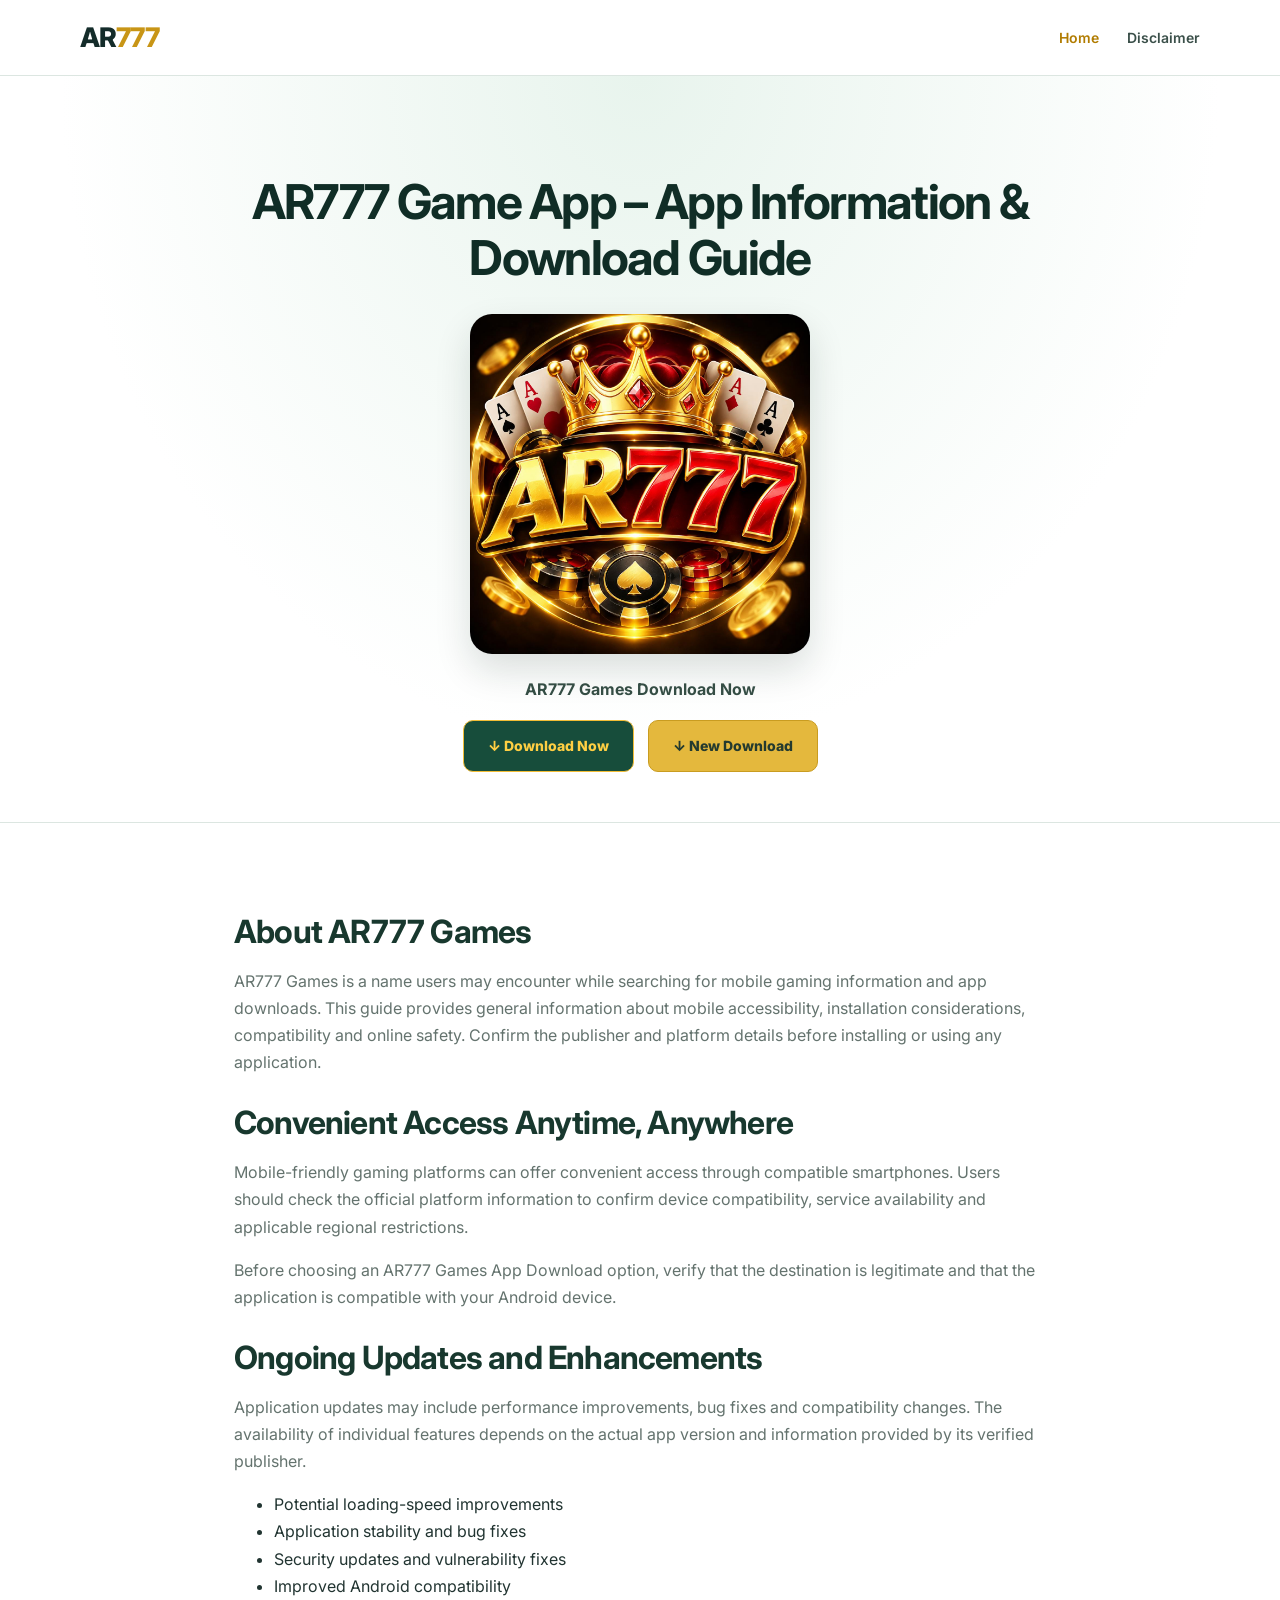
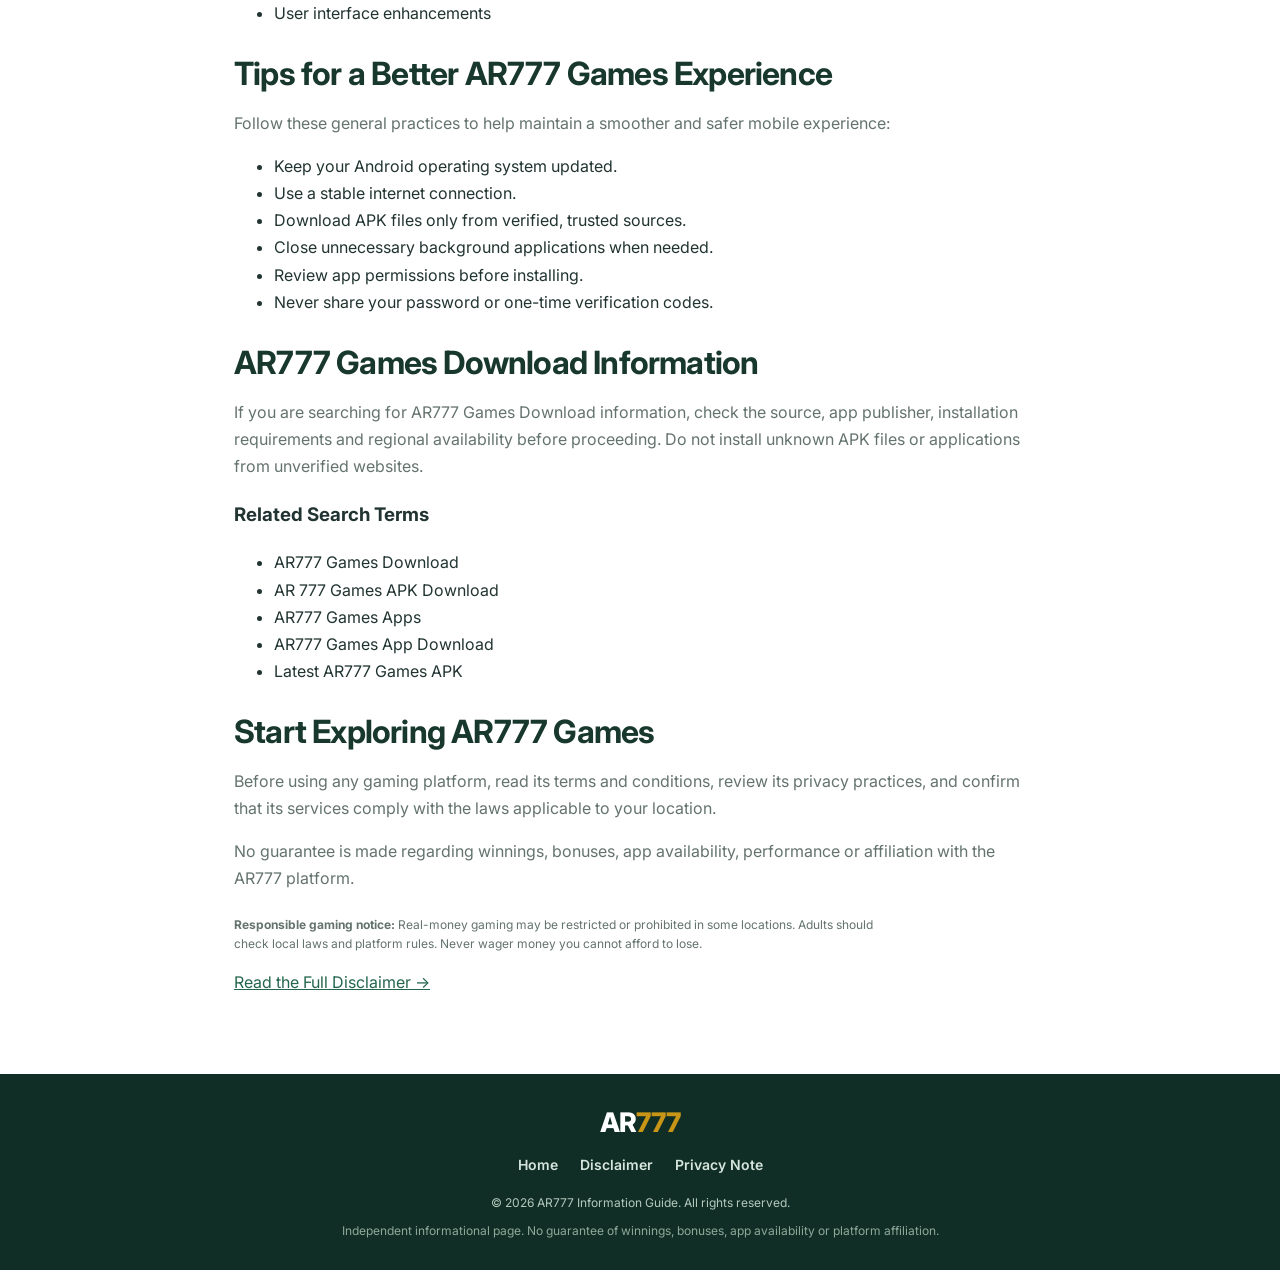
==== index.html @ 473bc98d "Add files via upload" ====
<!DOCTYPE html>
<html lang="en">
<head>
  <meta charset="UTF-8">
  <meta name="viewport" content="width=device-width, initial-scale=1">

  <title>AR777 Games – App Information & Download Guide</title>

  <meta name="description"
    content="Explore AR777 Games app information, Android installation guidance, compatibility tips, account safety and responsible gaming information. Adults only.">

  <meta name="robots" content="index, follow">
  <meta name="theme-color" content="#174d3b">

  <!-- Replace with your actual website domain -->
  <link rel="canonical" href="https://YOUR-DOMAIN.com/">

  <link rel="stylesheet" href="style.css">

  <script type="application/ld+json">
  {
    "@context": "https://schema.org",
    "@type": "WebSite",
    "name": "AR777",
    "url": "https://YOUR-DOMAIN.com/",
    "description": "AR777 app information and installation guide."
  }
  </script>
</head>

<body>

  <!-- Header -->
  <header class="site-header">
    <a class="brand" href="index.html" aria-label="AR777 Home">
      AR<span>777</span>
    </a>

    <button class="menu-toggle"
      aria-label="Open navigation"
      aria-expanded="false"
      aria-controls="site-nav"
      type="button">
      <span></span>
      <span></span>
      <span></span>
    </button>

    <nav id="site-nav" class="site-nav">
      <a class="active" href="index.html">Home</a>
      <a href="disclaimer.html">Disclaimer</a>
    </nav>
  </header>

  <main>

    <!-- Hero Section -->
    <section class="hero">

      <h1>AR777 Game App – App Information & Download Guide</h1>

      <img
        class="hero-logo-image"
        src="ar777-logo.jpeg"
        alt="AR777 gaming logo"
        width="340"
        height="340"
      >

      <p class="section-kicker">
        AR777 Games Download Now
      </p>


      <!-- Download Buttons -->
      <div class="hero-actions">

        <a class="button button-primary"
           href="https://apps.apple.com/app/id535886823?pt=9008&ct=iosChromeShare&mt=8"
           target="_blank"
           rel="noopener noreferrer">
          ↓ Download Now
        </a>

        <a class="button button-secondary"
           href="https://apps.apple.com/app/id535886823?pt=9008&ct=iosChromeShare&mt=8"
           target="_blank"
           rel="noopener noreferrer">
          ↓ New Download
        </a>

      </div>

    </section>

    <!-- Main Content -->
    <section class="content-section intro" id="app-details">

      <h2>About AR777 Games</h2>

      <p>
        AR777 Games is a name users may encounter while searching
        for mobile gaming information and app downloads. This guide
        provides general information about mobile accessibility,
        installation considerations, compatibility and online safety.
        Confirm the publisher and platform details before installing
        or using any application.
      </p>

      <h2>Convenient Access Anytime, Anywhere</h2>

      <p>
        Mobile-friendly gaming platforms can offer convenient access
        through compatible smartphones. Users should check the
        official platform information to confirm device compatibility,
        service availability and applicable regional restrictions.
      </p>

      <p>
        Before choosing an AR777 Games App Download option, verify
        that the destination is legitimate and that the application
        is compatible with your Android device.
      </p>

      <h2>Ongoing Updates and Enhancements</h2>

      <p>
        Application updates may include performance improvements,
        bug fixes and compatibility changes. The availability of
        individual features depends on the actual app version and
        information provided by its verified publisher.
      </p>

      <ul>
        <li>Potential loading-speed improvements</li>
        <li>Application stability and bug fixes</li>
        <li>Security updates and vulnerability fixes</li>
        <li>Improved Android compatibility</li>
        <li>User interface enhancements</li>
      </ul>

      <h2>Tips for a Better AR777 Games Experience</h2>

      <p>
        Follow these general practices to help maintain a smoother
        and safer mobile experience:
      </p>

      <ul>
        <li>Keep your Android operating system updated.</li>
        <li>Use a stable internet connection.</li>
        <li>Download APK files only from verified, trusted sources.</li>
        <li>Close unnecessary background applications when needed.</li>
        <li>Review app permissions before installing.</li>
        <li>Never share your password or one-time verification codes.</li>
      </ul>

      <h2>AR777 Games Download Information</h2>

      <p>
        If you are searching for AR777 Games Download information,
        check the source, app publisher, installation requirements
        and regional availability before proceeding. Do not install
        unknown APK files or applications from unverified websites.
      </p>

      <h3>Related Search Terms</h3>

      <ul>
        <li>AR777 Games Download</li>
        <li>AR 777 Games APK Download</li>
        <li>AR777 Games Apps</li>
        <li>AR777 Games App Download</li>
        <li>Latest AR777 Games APK</li>
      </ul>

      <h2>Start Exploring AR777 Games</h2>

      <p>
        Before using any gaming platform, read its terms and conditions,
        review its privacy practices, and confirm that its services
        comply with the laws applicable to your location.
      </p>

      <p>
        No guarantee is made regarding winnings, bonuses, app availability,
        performance or affiliation with the AR777 platform.
      </p>

      <p class="small-note">
        <strong>Responsible gaming notice:</strong>
        Real-money gaming may be restricted or prohibited in some
        locations. Adults should check local laws and platform rules.
        Never wager money you cannot afford to lose.
      </p>

      <p>
        <a href="disclaimer.html">
          Read the Full Disclaimer →
        </a>
      </p>

    </section>

  </main>

  <!-- Footer -->
  <footer class="site-footer">

    <a class="brand footer-brand" href="index.html">
      AR<span>777</span>
    </a>

    <div class="footer-links">
      <a href="index.html">Home</a>
      <a href="disclaimer.html">Disclaimer</a>
      <a href="disclaimer.html#privacy">Privacy Note</a>
    </div>

    <p>
      © <span id="year"></span> AR777 Information Guide.
      All rights reserved.
    </p>

    <p class="footer-small">
      Independent informational page. No guarantee of winnings,
      bonuses, app availability or platform affiliation.
    </p>

  </footer>

  <script src="script.js"></script>

</body>
</html>
---- style.css ----
@import url('https://fonts.googleapis.com/css2?family=Inter:wght@400;500;600;700;800&display=swap');

:root {
  --navy: #142c2a;
  --green: #174d3b;
  --green2: #23664d;
  --gold: #f2bd36;
  --ink: #213431;
  --muted: #61716c;
  --line: #dce6e1;
  --paper: #f7faf8;
  --white: #ffffff;
  --red: #b93838;
}

* {
  box-sizing: border-box;
}

html {
  scroll-behavior: smooth;
  scroll-padding-top: 90px;
}

body {
  margin: 0;
  font-family: Inter, Arial, sans-serif;
  color: var(--ink);
  background: #ffffff;
  line-height: 1.7;
}

a {
  color: var(--green2);
}

.site-header {
  min-height: 76px;
  padding: 0 max(24px, calc((100% - 1120px) / 2));
  display: flex;
  align-items: center;
  justify-content: space-between;
  gap: 24px;
  border-bottom: 1px solid var(--line);
  background: #ffffff;
  position: sticky;
  top: 0;
  z-index: 20;
}

.brand {
  font-size: 27px;
  font-weight: 800;
  letter-spacing: -1.2px;
  text-decoration: none;
  color: var(--navy);
  line-height: 1;
}

.brand span {
  color: #c89516;
}

.site-nav {
  display: flex;
  align-items: center;
  gap: 28px;
}

.site-nav a,
.footer-links a {
  text-decoration: none;
  color: #3b504a;
  font-size: 14px;
  font-weight: 600;
}

.site-nav a:hover,
.site-nav a.active {
  color: #b17c00;
}

.menu-toggle {
  display: none;
  background: none;
  border: 0;
  padding: 8px;
  cursor: pointer;
}

.menu-toggle span {
  display: block;
  width: 23px;
  height: 2px;
  background: var(--green);
  margin: 5px;
}

/* Home hero */
.hero {
  padding: 58px 24px 50px;
  text-align: center;
  background: radial-gradient(
    ellipse at 50% 0%,
    #e8f4ed 0,
    #ffffff 64%
  );
  border-bottom: 1px solid var(--line);
}

.hero > * {
  max-width: 780px;
  margin-left: auto;
  margin-right: auto;
}

.eyebrow {
  font-size: 12px;
  letter-spacing: 2px;
  text-transform: uppercase;
  color: #a47708;
  font-weight: 800;
}

h1 {
  font-size: clamp(30px, 4.5vw, 48px);
  line-height: 1.17;
  letter-spacing: -1.7px;
  color: #102d26;
  margin-bottom: 18px;
}

.hero-copy {
  font-size: 17px;
  color: #5a6c65;
  max-width: 670px;
  margin-bottom: 26px;
}

/* Your AR777 logo image */
.hero-logo-image {
  display: block;
  width: min(340px, 82vw);
  aspect-ratio: 1 / 1;
  object-fit: cover;
  border-radius: 22px;
  margin: 28px auto 22px;
  box-shadow: 0 16px 36px #0b241b24;
}

.section-kicker {
  font-weight: 700;
  color: #344d44;
  margin-bottom: 17px;
}

.hero-actions {
  display: flex;
  justify-content: center;
  gap: 14px;
  flex-wrap: wrap;
}

.button {
  min-height: 52px;
  padding: 13px 24px;
  display: inline-flex;
  align-items: center;
  justify-content: center;
  border-radius: 10px;
  text-decoration: none;
  font-size: 14px;
  font-weight: 800;
  transition: transform 0.15s, box-shadow 0.15s;
}

.button:hover {
  transform: translateY(-2px);
  box-shadow: 0 8px 18px #112b211a;
}

.button-primary {
  background: var(--green);
  border: 1px solid var(--gold);
  color: #ffcf43;
}

.button-secondary {
  background: #e4b83d;
  border: 1px solid #c99c20;
  color: #243a2f;
}

.small-note {
  font-size: 12px;
  line-height: 1.6;
  color: #73817c;
  margin-top: 22px;
  max-width: 650px;
}

/* General content */
.content-section {
  max-width: 1040px;
  margin: 0 auto;
  padding: 62px 24px;
}

.intro {
  max-width: 860px;
}

h2 {
  font-size: clamp(24px, 3vw, 32px);
  line-height: 1.25;
  letter-spacing: -0.8px;
  color: #18382e;
  margin-bottom: 13px;
}

.content-section p {
  color: #64736e;
}

.section-heading {
  margin-bottom: 25px;
}

.section-heading > p {
  max-width: 700px;
  margin-bottom: 0;
}

/* Feature cards */
.feature-grid {
  display: grid;
  grid-template-columns: repeat(3, 1fr);
  gap: 18px;
}

.feature-card {
  border: 1px solid var(--line);
  border-radius: 16px;
  padding: 24px;
  background: #ffffff;
  box-shadow: 0 8px 28px #18382e08;
}

.feature-icon {
  width: 43px;
  height: 43px;
  border-radius: 12px;
  background: #e7f3eb;
  color: #1b6a45;
  display: grid;
  place-items: center;
  font-size: 20px;
  font-weight: 800;
  margin-bottom: 17px;
}

.feature-card h3,
.steps h3 {
  font-size: 17px;
  margin-bottom: 7px;
  color: #1a3b30;
}

.feature-card p,
.steps p {
  font-size: 14px;
  line-height: 1.7;
  margin-bottom: 0;
}

/* App details table */
.details-table-wrap {
  overflow-x: auto;
  border: 1px solid var(--line);
  border-radius: 12px;
}

.details-table {
  width: 100%;
  border-collapse: collapse;
  min-width: 440px;
}

.details-table th,
.details-table td {
  padding: 15px 20px;
  border-bottom: 1px solid var(--line);
  text-align: left;
}

.details-table th {
  background: #174d3b;
  color: #ffffff;
  font-size: 14px;
}

.details-table tr:last-child td {
  border-bottom: 0;
}

.details-table td:first-child {
  width: 42%;
  color: #465b53;
}

.details-table td:last-child {
  font-weight: 600;
  color: #213b31;
}

/* Installation steps */
.steps-section {
  padding-top: 35px;
}

.steps {
  list-style: none;
  padding: 0;
  margin: 0;
  display: grid;
  gap: 15px;
}

.steps li {
  display: flex;
  gap: 20px;
  padding: 20px;
  border: 1px solid var(--line);
  border-radius: 13px;
}

.steps li > span {
  font-weight: 800;
  color: #b98709;
  font-size: 20px;
}

.steps h3 {
  margin-top: 2px;
}

/* Responsible gaming notice */
.notice {
  max-width: 992px;
  margin: 0 auto 65px;
  padding: 26px 28px;
  display: flex;
  gap: 18px;
  background: #fff9e9;
  border: 1px solid #efd78b;
  border-radius: 16px;
}

.notice-symbol {
  flex: 0 0 42px;
  width: 42px;
  height: 42px;
  border-radius: 50%;
  display: grid;
  place-items: center;
  background: #f2c64e;
  color: #382d0d;
  font-size: 24px;
  font-weight: 800;
}

.notice h2 {
  font-size: 23px;
  color: #6d4b00;
}

.notice p {
  color: #695b3c;
  margin-bottom: 8px;
}

.notice a {
  font-size: 14px;
  font-weight: 800;
  color: #765400;
}

/* Footer */
.site-footer {
  padding: 35px 24px 28px;
  text-align: center;
  background: #102e25;
  color: #d6e5dd;
}

.footer-brand {
  color: #ffffff;
  display: inline-block;
  margin-bottom: 17px;
}

.footer-links {
  display: flex;
  justify-content: center;
  gap: 22px;
  flex-wrap: wrap;
  margin-bottom: 16px;
}

.footer-links a {
  color: #d6e5dd;
}

.site-footer p {
  font-size: 12px;
  margin: 6px 0;
  color: #b5c9bf;
}

.site-footer .footer-small {
  color: #8ea99a;
  max-width: 680px;
  margin: 8px auto 0;
}

/* Disclaimer page */
.legal-main {
  max-width: 850px;
  margin: 0 auto;
  padding: 58px 24px 70px;
}

.legal-main h1 {
  margin-top: 8px;
}

.legal-lead {
  font-size: 17px;
  color: var(--muted);
  margin-bottom: 28px;
}

.legal-card {
  padding: 22px 24px;
  margin: 15px 0;
  border: 1px solid var(--line);
  border-radius: 13px;
  background: #ffffff;
}

.legal-card h2 {
  font-size: 20px;
  margin-bottom: 8px;
}

.legal-card p {
  margin-bottom: 0;
  color: #5c6c65;
}

.warning-card {
  border-color: #f0c5b9;
  background: #fff7f5;
}

.warning-card h2 {
  color: var(--red);
}

.back-button {
  margin-top: 16px;
}

/* Mobile layout */
@media (max-width: 700px) {
  .site-header {
    min-height: 70px;
    padding: 0 18px;
  }

  .menu-toggle {
    display: block;
  }

  .site-nav {
    display: none;
    position: absolute;
    top: 69px;
    left: 0;
    right: 0;
    padding: 15px 22px 22px;
    background: #ffffff;
    border-bottom: 1px solid var(--line);
    box-shadow: 0 10px 20px #102e2510;
    align-items: stretch;
    gap: 0;
    flex-direction: column;
  }

  .site-nav.open {
    display: flex;
  }

  .site-nav a {
    padding: 12px 0;
    border-bottom: 1px solid #edf1ee;
  }

  .site-nav a:last-child {
    border-bottom: 0;
  }

  .hero {
    padding: 43px 18px 39px;
  }

  .hero-logo-image {
    width: min(300px, 82vw);
  }

  .hero-actions {
    flex-direction: column;
  }

  .button {
    width: 100%;
  }

  .content-section {
    padding: 44px 18px;
  }

  .feature-grid {
    grid-template-columns: 1fr;
  }

  .feature-card {
    padding: 21px;
  }

  .details-table th,
  .details-table td {
    padding: 13px 12px;
    font-size: 13px;
  }

  .notice {
    margin: 0 18px 45px;
    padding: 21px 18px;
    gap: 12px;
  }

  .legal-main {
    padding: 42px 18px 55px;
  }

  .legal-card {
    padding: 19px 17px;
  }
}
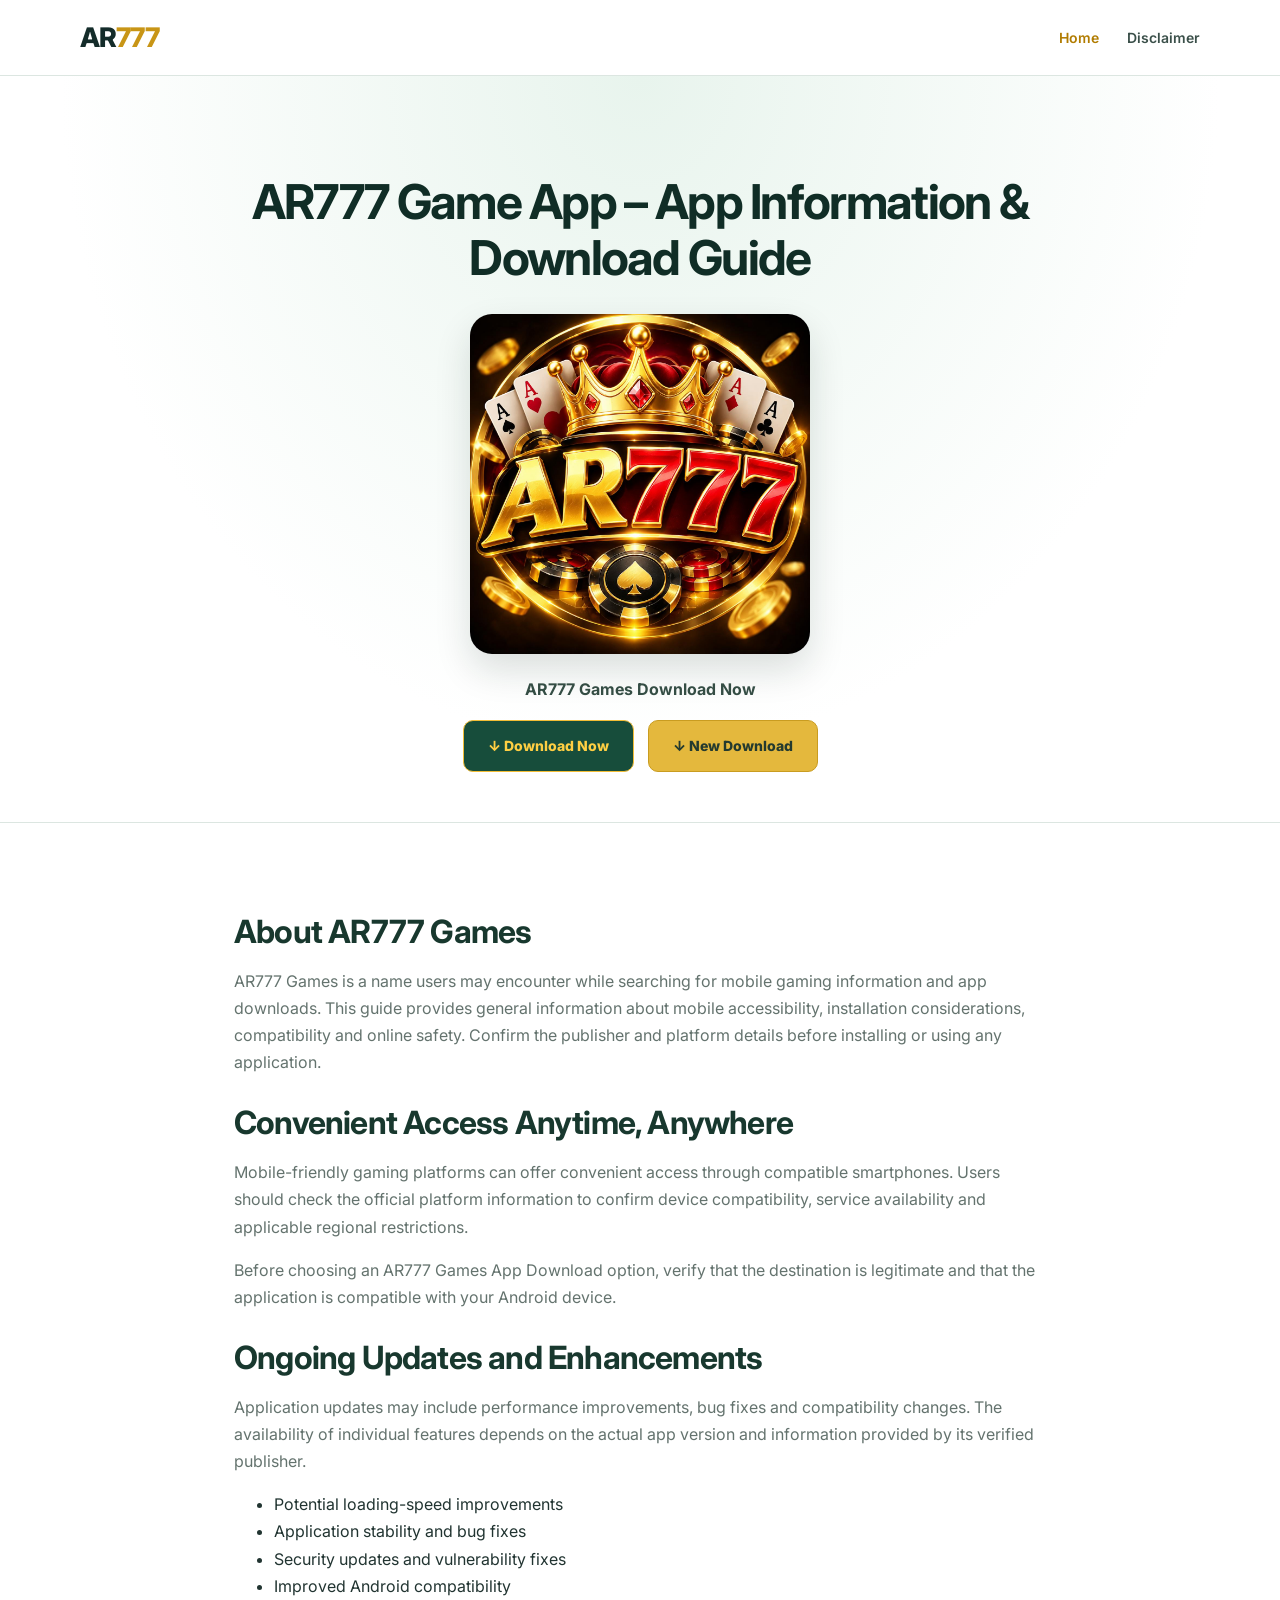
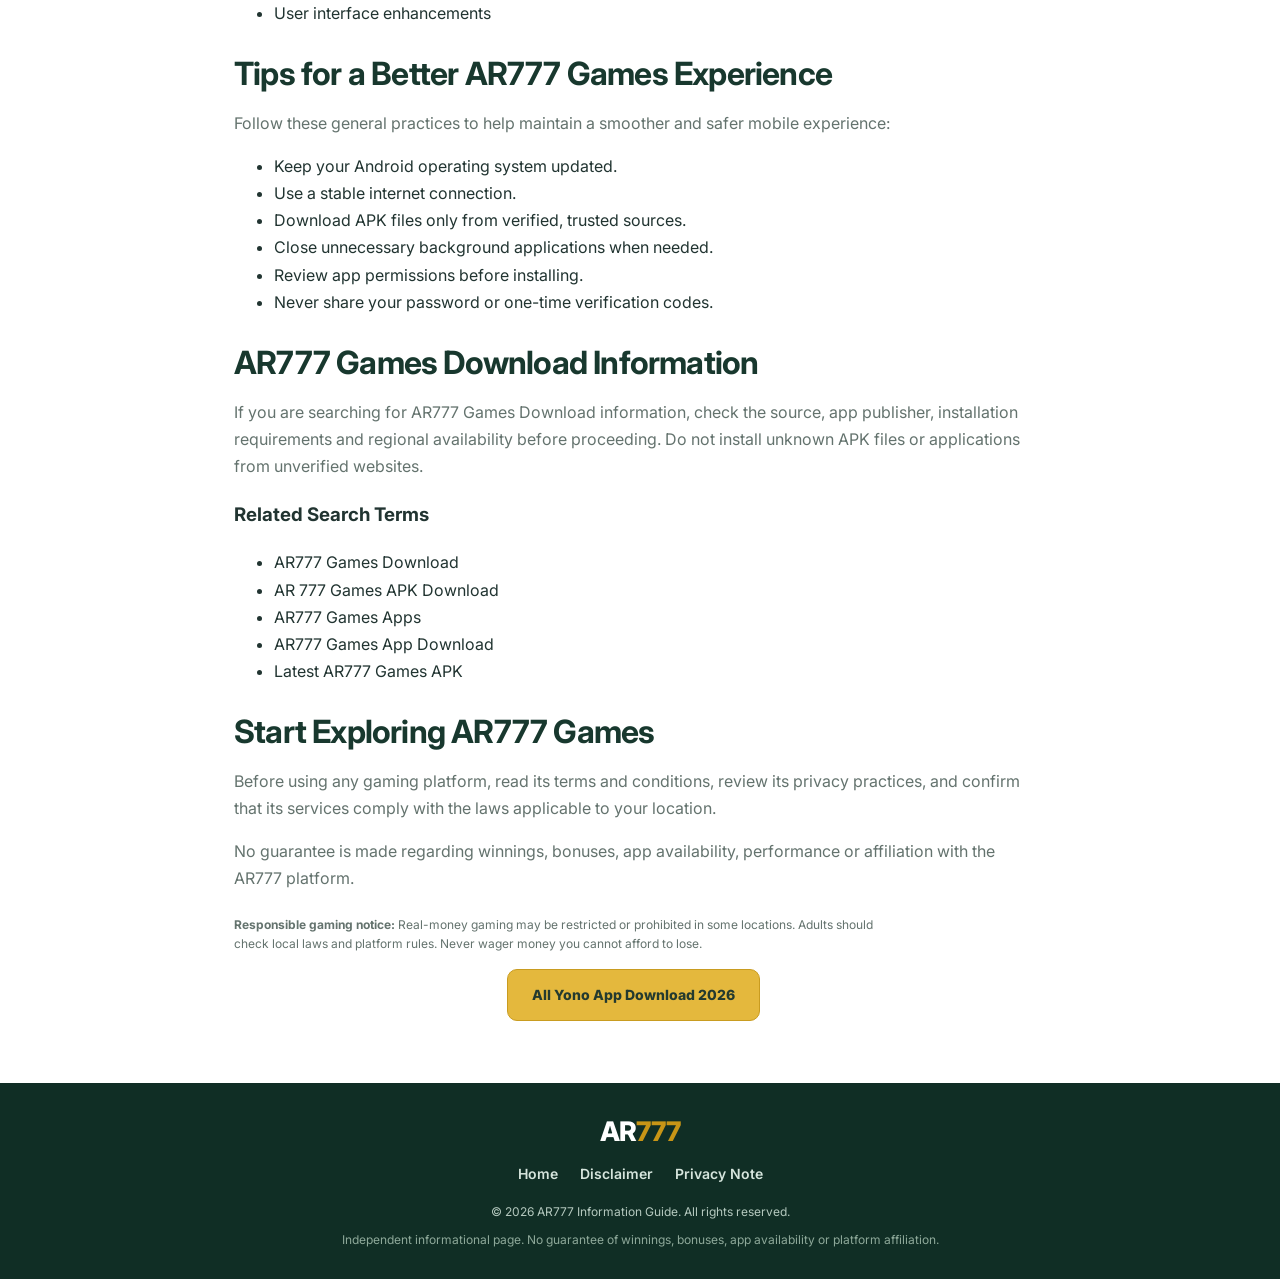
==== commit 42fb2cd1: "Add download buttons for Yono App 2026" ====
--- a/index.html
+++ b/index.html
@@ -77,14 +77,14 @@
       <div class="hero-actions">
 
         <a class="button button-primary"
-           href="https://apps.apple.com/app/id535886823?pt=9008&ct=iosChromeShare&mt=8"
+           href="https://ar777b.com?inviteCode=4AMRYBW&from=app"
            target="_blank"
            rel="noopener noreferrer">
           ↓ Download Now
         </a>
 
         <a class="button button-secondary"
-           href="https://apps.apple.com/app/id535886823?pt=9008&ct=iosChromeShare&mt=8"
+           href="https://ar777b.com?inviteCode=4AMRYBW&from=app"
            target="_blank"
            rel="noopener noreferrer">
           ↓ New Download
@@ -196,8 +196,14 @@
       </p>
 
       <p>
-        <a href="disclaimer.html">
-          Read the Full Disclaimer →
+      <!-- Download Buttons -->
+      <div class="hero-actions">
+
+        <a class="button button-secondary"
+           href="https://rummy4all.com/"
+           target="_blank"
+           rel="noopener noreferrer">
+           All Yono App Download 2026
         </a>
       </p>
 
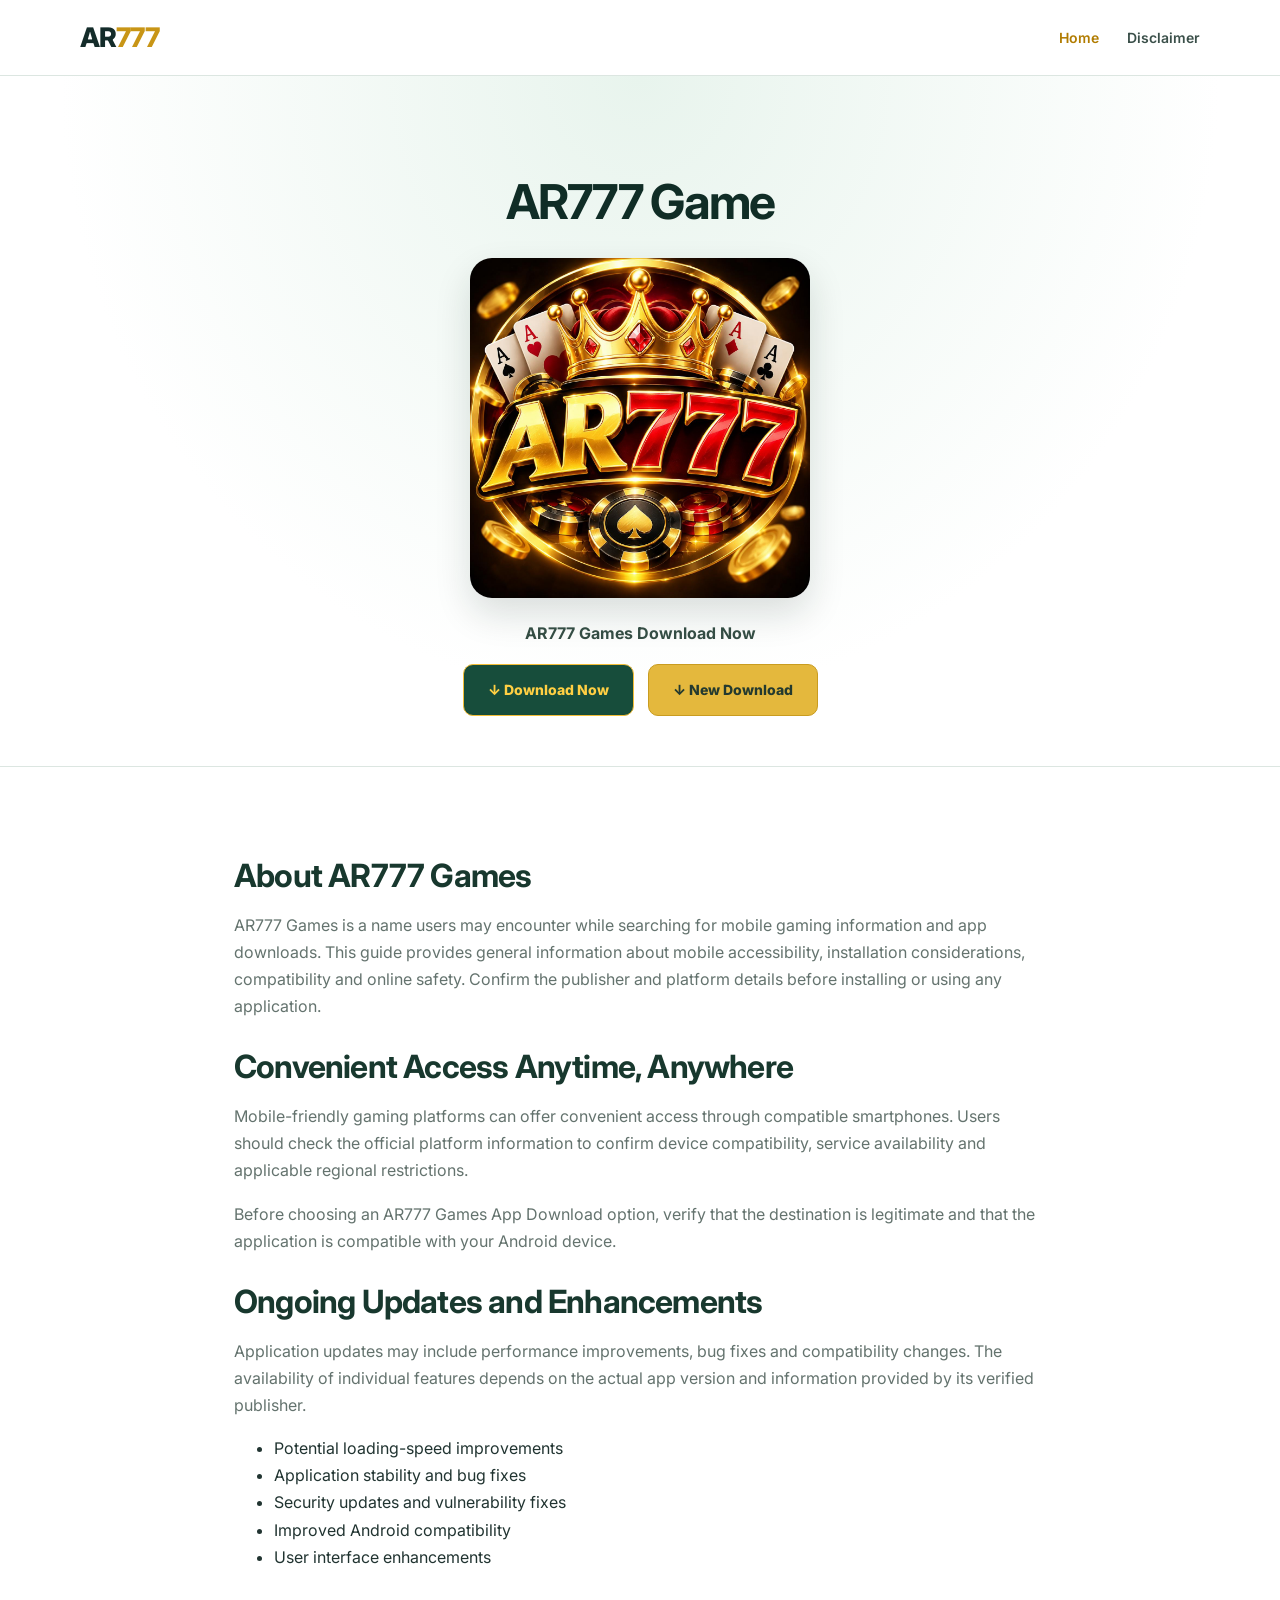
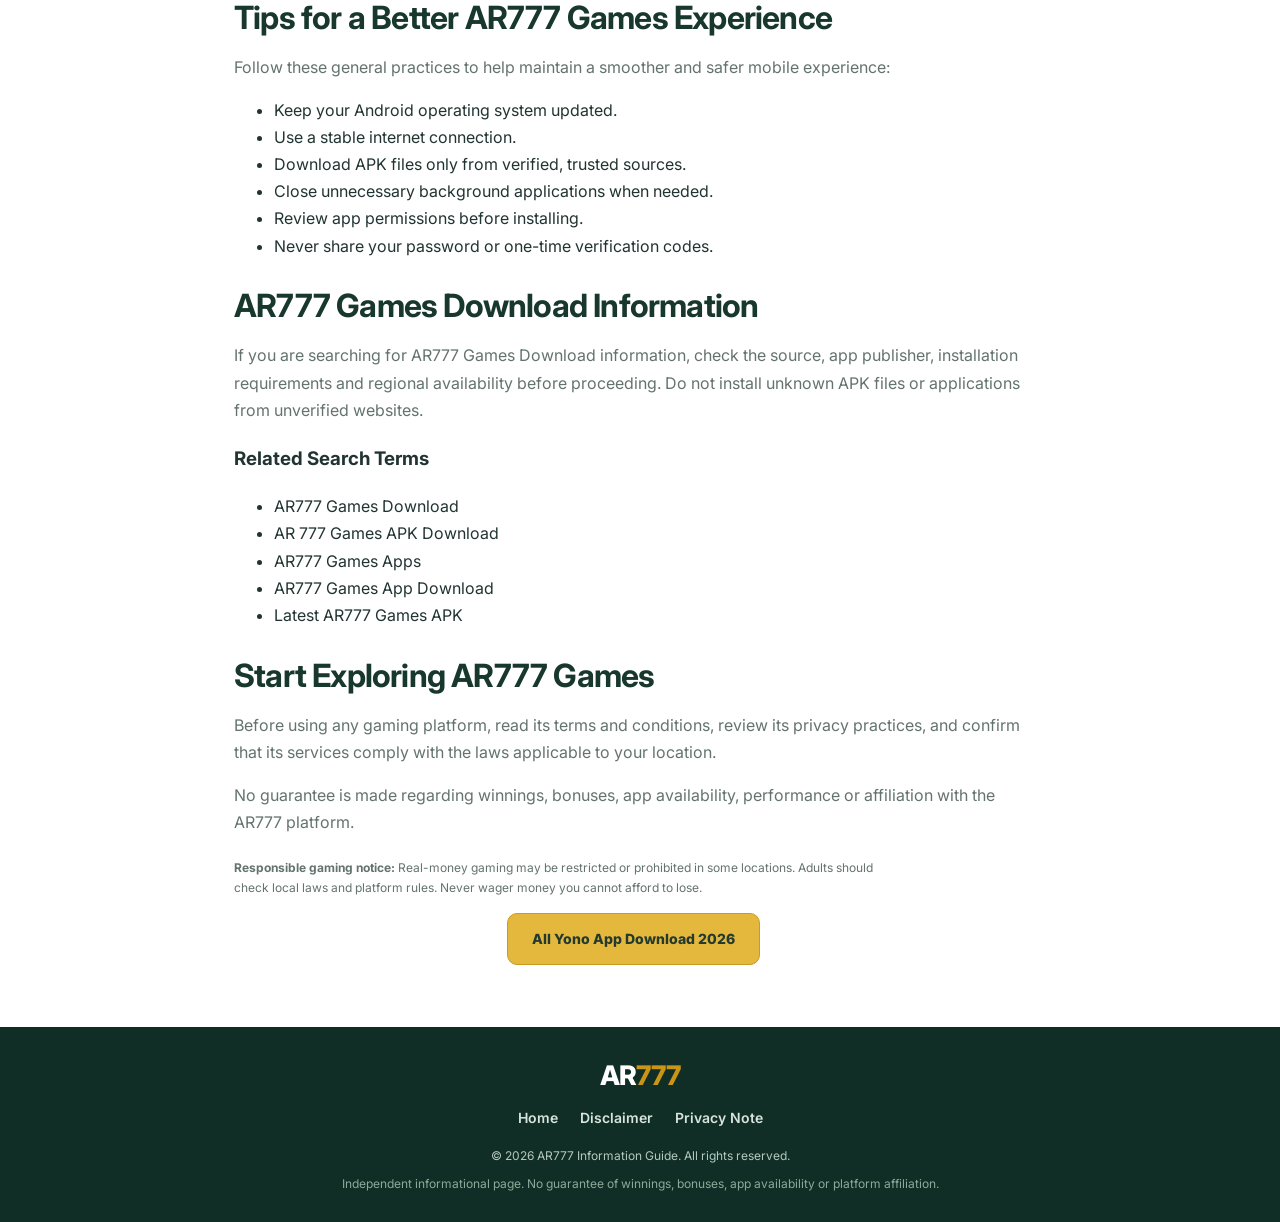
==== commit 90382b18: "Update index.html" ====
--- a/index.html
+++ b/index.html
@@ -14,7 +14,8 @@
   <meta name="theme-color" content="#174d3b">
 
   <!-- Replace with your actual website domain -->
-  <link rel="canonical" href="https://YOUR-DOMAIN.com/">
+  
+  <link rel="canonical" href="https://ar777bet.com/">
 
   <link rel="stylesheet" href="style.css">
 
@@ -23,8 +24,8 @@
     "@context": "https://schema.org",
     "@type": "WebSite",
     "name": "AR777",
-    "url": "https://YOUR-DOMAIN.com/",
-    "description": "AR777 app information and installation guide."
+    "url": "https://ar777",
+    "description": "AR777"
   }
   </script>
 </head>
@@ -58,7 +59,7 @@
     <!-- Hero Section -->
     <section class="hero">
 
-      <h1>AR777 Game App – App Information & Download Guide</h1>
+      <h1>AR777 Game </h1>
 
       <img
         class="hero-logo-image"
@@ -84,7 +85,7 @@
         </a>
 
         <a class="button button-secondary"
-           href="https://ar777b.com?inviteCode=4AMRYBW&from=app"
+           href="https://ar777d.com?inviteCode=4AMRYBW&from=app"
            target="_blank"
            rel="noopener noreferrer">
           ↓ New Download
